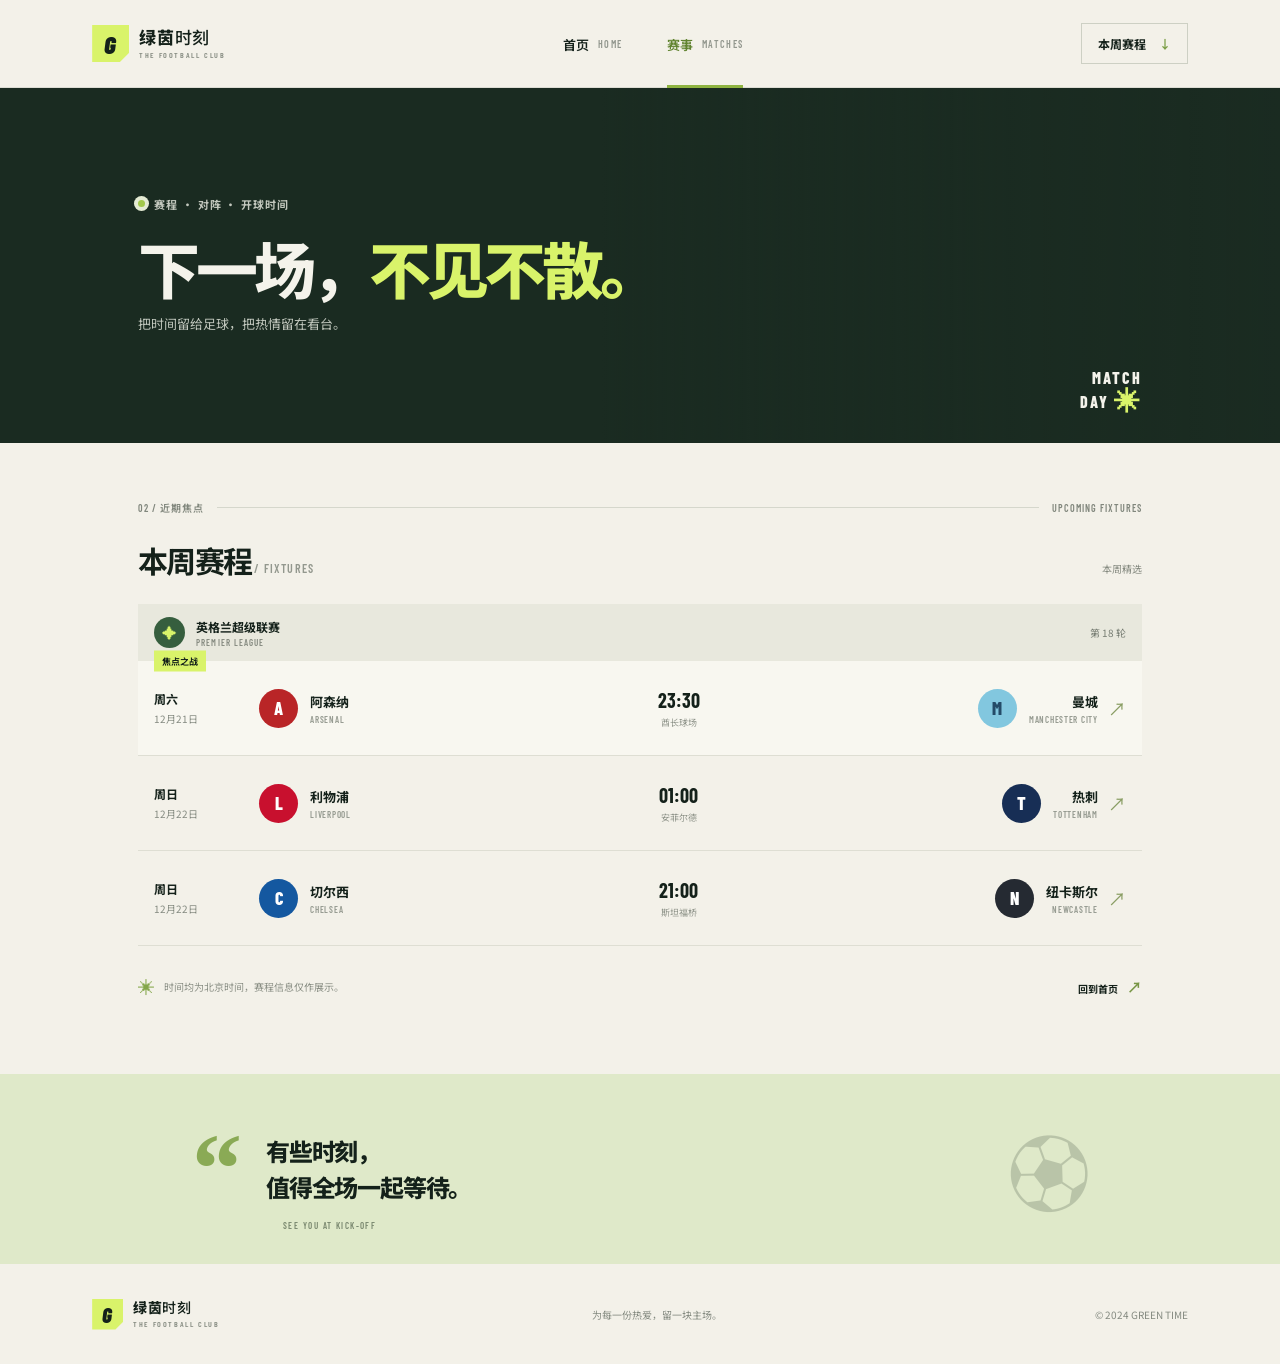
==== matches.html @ d306c153 "Create football themed website" ====
<!doctype html>
<html lang="zh-CN">
<head>
  <meta charset="utf-8" /><meta name="viewport" content="width=device-width, initial-scale=1" /><meta name="theme-color" content="#101b16" />
  <title>赛事日历 · 绿茵时刻</title>
  <link rel="preconnect" href="https://fonts.googleapis.com"><link rel="preconnect" href="https://fonts.gstatic.com" crossorigin><link href="https://fonts.googleapis.com/css2?family=Barlow+Condensed:wght@500;600;700;800;900&family=Noto+Sans+SC:wght@400;500;600;700;800&display=swap" rel="stylesheet"><link rel="stylesheet" href="style.css" />
</head>
<body class="matches-page">
  <header class="site-header"><a class="brand" href="index.html" aria-label="绿茵时刻首页"><span class="brand-mark">G</span><span>绿茵<span class="brand-light">时刻</span><small>THE FOOTBALL CLUB</small></span></a><nav class="main-nav" aria-label="主导航"><a class="nav-link" href="index.html">首页 <span>HOME</span></a><a class="nav-link active" href="matches.html">赛事 <span>MATCHES</span></a></nav><a class="header-cta" href="#fixtures">本周赛程 <span>↓</span></a><button class="menu-toggle" aria-label="打开导航" aria-expanded="false">☰</button></header>
  <main>
    <section class="matches-hero"><div class="matches-hero-photo"></div><div class="matches-heading"><p class="eyebrow"><span class="live-dot"></span> 赛程 · 对阵 · 开球时间</p><h1>下一场，<em>不见不散。</em></h1><p>把时间留给足球，把热情留在看台。</p></div><div class="matches-hero-tag">MATCH<br>DAY <b>✳</b></div></section>
    <section class="fixtures section-wrap" id="fixtures"><div class="section-kicker"><span>02 / 近期焦点</span><i></i><span>UPCOMING FIXTURES</span></div><div class="fixtures-head"><h2>本周赛程<span> / FIXTURES</span></h2><span class="week-label">本周精选</span></div>
      <div class="league-label"><span class="league-icon">✦</span><div><b>英格兰超级联赛</b><small>PREMIER LEAGUE</small></div><span class="league-round">第 18 轮</span></div>
      <article class="fixture-card featured-fixture"><div class="fixture-date"><b>周六</b><span>12月21日</span></div><div class="fixture-team home-team"><span class="team-crest crest-ars">A</span><div><b>阿森纳</b><small>ARSENAL</small></div></div><div class="fixture-score"><b>23:30</b><span>酋长球场</span></div><div class="fixture-team away-team"><span class="team-crest crest-mci">M</span><div><b>曼城</b><small>MANCHESTER CITY</small></div></div><a class="fixture-arrow" href="#fixtures" aria-label="查看阿森纳对曼城">↗</a><span class="fixture-hot">焦点之战</span></article>
      <article class="fixture-card"><div class="fixture-date"><b>周日</b><span>12月22日</span></div><div class="fixture-team home-team"><span class="team-crest crest-liv">L</span><div><b>利物浦</b><small>LIVERPOOL</small></div></div><div class="fixture-score"><b>01:00</b><span>安菲尔德</span></div><div class="fixture-team away-team"><span class="team-crest crest-tot">T</span><div><b>热刺</b><small>TOTTENHAM</small></div></div><a class="fixture-arrow" href="#fixtures" aria-label="查看利物浦对热刺">↗</a></article>
      <article class="fixture-card"><div class="fixture-date"><b>周日</b><span>12月22日</span></div><div class="fixture-team home-team"><span class="team-crest crest-che">C</span><div><b>切尔西</b><small>CHELSEA</small></div></div><div class="fixture-score"><b>21:00</b><span>斯坦福桥</span></div><div class="fixture-team away-team"><span class="team-crest crest-new">N</span><div><b>纽卡斯尔</b><small>NEWCASTLE</small></div></div><a class="fixture-arrow" href="#fixtures" aria-label="查看切尔西对纽卡斯尔">↗</a></article>
      <div class="fixtures-note"><span>✳</span><p>时间均为北京时间，赛程信息仅作展示。</p><a href="index.html">回到首页 <span>↗</span></a></div>
    </section>
    <section class="quote-band"><span>“</span><p>有些时刻，<br>值得全场一起等待。</p><small>SEE YOU AT KICK-OFF</small><span class="quote-ball">⚽</span></section>
  </main>
  <footer class="footer"><a class="brand footer-brand" href="index.html"><span class="brand-mark">G</span><span>绿茵<span class="brand-light">时刻</span><small>THE FOOTBALL CLUB</small></span></a><span>为每一份热爱，留一块主场。</span><span>© 2024 GREEN TIME</span></footer>
  <script src="script.js"></script>
</body>
</html>
---- style.css ----
:root{--ink:#14211a;--green:#244b36;--lime:#d9f36a;--paper:#f3f1e9;--muted:#848980;--line:#deded3}*{box-sizing:border-box}html{scroll-behavior:smooth}body{margin:0;background:var(--paper);color:var(--ink);font-family:'Noto Sans SC',sans-serif}a{color:inherit;text-decoration:none}.site-header{height:88px;padding:0 7.2%;display:flex;align-items:center;border-bottom:1px solid rgba(20,33,26,.1);position:relative;z-index:5}.brand{display:flex;align-items:center;gap:10px;font-size:17px;font-weight:800;line-height:1;letter-spacing:.04em}.brand-mark{width:37px;height:37px;background:var(--lime);color:var(--ink);display:grid;place-items:center;font:900 25px 'Barlow Condensed',sans-serif;font-style:italic;clip-path:polygon(0 0,100% 0,100% 75%,75% 100%,0 100%)}.brand-light{font-weight:500}.brand small{display:block;font:600 8px 'Barlow Condensed',sans-serif;letter-spacing:.2em;margin-top:5px;color:#868c82}.main-nav{display:flex;gap:45px;margin:auto}.nav-link{display:flex;align-items:center;gap:9px;font-weight:600;font-size:13px;height:88px;position:relative}.nav-link span{font:600 10px 'Barlow Condensed',sans-serif;letter-spacing:.13em;color:#92978e}.nav-link.active:after{content:'';position:absolute;bottom:0;left:0;right:0;height:3px;background:#8eb340}.nav-link.active{color:#60832f}.header-cta{font-size:12px;font-weight:700;border:1px solid #cdd0c4;padding:11px 16px;transition:.2s}.header-cta span{color:#789c42;padding-left:10px}.header-cta:hover{background:var(--ink);color:white}.menu-toggle{display:none;background:none;border:0;font-size:22px}.hero{min-height:610px;display:grid;grid-template-columns:1fr 1fr;padding:62px 7.2% 58px;position:relative;overflow:hidden}.hero-copy{padding:44px 0 0 3.6%;position:relative;z-index:1}.eyebrow{font-size:11px;letter-spacing:.08em;font-weight:700;color:#70766d;display:flex;align-items:center;gap:9px}.live-dot{display:inline-block;width:7px;height:7px;border-radius:50%;background:#a2c84b;box-shadow:0 0 0 4px #e4ebd3}.hero h1,.matches-heading h1{font-size:clamp(52px,7.1vw,94px);letter-spacing:-.07em;line-height:1.1;margin:27px 0 18px;font-weight:800}.hero h1 em,.matches-heading h1 em{font-style:normal;color:#779642}.hero-desc{font-size:14px;color:#70766d;line-height:2.05}.hero-actions{display:flex;align-items:center;gap:25px;margin-top:29px}.button{display:inline-flex;align-items:center;gap:32px;padding:14px 18px;font-size:12px;font-weight:700}.button-lime{background:var(--lime)}.button span{font-size:18px;line-height:10px}.button-lime:hover{background:#c8e653}.text-link,.arrow-link{font-size:12px;font-weight:700}.text-link span{margin-left:7px;color:#75963e}.hero-stats{display:flex;margin-top:62px;gap:0}.hero-stats div{display:flex;flex-direction:column;padding:0 26px;border-left:1px solid #d8d9cf}.hero-stats div:first-child{padding-left:0;border:0}.hero-stats strong{font:700 29px 'Barlow Condensed',sans-serif}.hero-stats strong span{color:#779642}.hero-stats small{font-size:10px;color:#858a80;margin-top:3px}.hero-visual{position:relative;min-height:480px;margin-left:20px}.hero-photo{position:absolute;inset:0 0 10px 36px;background:linear-gradient(180deg,rgba(10,22,15,.04) 30%,rgba(10,22,15,.5)),url('https://images.unsplash.com/photo-1522778119026-d647f0596c20?auto=format&fit=crop&w=1500&q=85') center/cover;clip-path:polygon(12% 0,100% 0,100% 83%,84% 100%,0 100%,0 13%)}.photo-shade{position:absolute;inset:0 0 10px 36px;background:linear-gradient(120deg,rgba(23,48,30,.08),transparent 55%);clip-path:polygon(12% 0,100% 0,100% 83%,84% 100%,0 100%,0 13%)}.photo-label{position:absolute;bottom:22px;left:60px;right:28px;display:flex;justify-content:space-between;color:white;font:600 10px 'Barlow Condensed',sans-serif;letter-spacing:.14em}.round-stamp{position:absolute;top:17px;right:-13px;width:91px;height:91px;border-radius:50%;background:var(--lime);display:flex;flex-direction:column;align-items:center;justify-content:center;text-align:center;transform:rotate(11deg);font:800 10px/1.1 'Barlow Condensed',sans-serif;letter-spacing:.1em}.round-stamp b{font-size:20px;margin-top:4px}.match-float{position:absolute;bottom:58px;left:0;width:220px;background:#f8f7f0;padding:16px 18px;box-shadow:0 15px 45px #1d291e24}.float-top,.float-bottom{display:block;color:#82877d;font-size:9px}.float-teams{display:flex;align-items:center;justify-content:space-between;margin:13px 0}.float-teams b{font:800 22px 'Barlow Condensed',sans-serif}.float-teams i{font:700 11px 'Barlow Condensed',sans-serif;color:#8b9186}.hero-index{position:absolute;bottom:24px;left:7.5%;font:600 9px 'Barlow Condensed',sans-serif;letter-spacing:.19em;color:#92978d}.hero-index span{padding:0 8px;color:#b0b9a1}.ticker{background:var(--lime);overflow:hidden;white-space:nowrap;padding:13px 0;font:700 12px 'Barlow Condensed','Noto Sans SC',sans-serif;letter-spacing:.12em}.ticker div{min-width:max-content;animation:marquee 35s linear infinite}.ticker span{padding:0 28px;font-size:17px;vertical-align:-2px}@keyframes marquee{to{transform:translateX(-30%)}}.section-wrap{padding-left:10.8%;padding-right:10.8%}.intro{padding-top:89px;padding-bottom:87px}.section-kicker{display:flex;align-items:center;gap:13px;color:#81877d;font:600 10px 'Barlow Condensed','Noto Sans SC',sans-serif;letter-spacing:.1em}.section-kicker i{height:1px;background:#d5d7cc;flex:1}.intro-grid{display:grid;grid-template-columns:1fr 1fr;gap:9%;align-items:end;margin-top:28px}.intro h2,.fixtures-head h2{font-size:42px;line-height:1.3;letter-spacing:-.06em;margin:0}.intro h2 span{color:#789645}.intro-copy p{font-size:13px;line-height:2;color:#757a71;margin:0 0 20px;max-width:370px}.arrow-link span{padding-left:9px;color:#789645;font-size:17px}.feature{display:grid;grid-template-columns:1.05fr .95fr;background:#1a2b21;color:#f1f0e8;min-height:370px}.feature-image{background:linear-gradient(0deg,rgba(13,24,17,.1),rgba(13,24,17,.1)),url('https://images.unsplash.com/photo-1508098682722-e99c43a406b2?auto=format&fit=crop&w=1400&q=85') center 48%/cover;min-height:370px}.feature-copy{padding:63px 13% 55px 12%}.feature-no{font:600 10px 'Barlow Condensed',sans-serif;letter-spacing:.16em;color:#a5c858}.feature-copy h2{font-size:37px;line-height:1.4;letter-spacing:-.05em;margin:21px 0 12px}.feature-copy p{font-size:12px;line-height:2;color:#b4bdb2;max-width:380px;margin-bottom:25px}.button-outline{border:1px solid #667365;padding:12px 15px;font-size:11px}.button-outline:hover{background:var(--lime);color:var(--ink);border-color:var(--lime)}.footer{min-height:100px;display:flex;align-items:center;justify-content:space-between;padding:20px 7.2%;font-size:10px;color:#848a80}.footer-brand{color:var(--ink);font-size:14px}.footer-brand .brand-mark{width:31px;height:31px;font-size:21px}.matches-hero{height:355px;background:#1a2b21;color:#f4f3eb;position:relative;overflow:hidden;display:flex;align-items:center;padding:0 10.8%}.matches-hero-photo{position:absolute;inset:0 0 0 47%;background:linear-gradient(90deg,#1a2b21 0%,rgba(26,43,33,.18) 60%,rgba(26,43,33,.35)),url('https://images.unsplash.com/photo-1508098682722-e99c43a406b2?auto=format&fit=crop&w=1500&q=85') center 46%/cover;opacity:.8}.matches-heading{position:relative;z-index:1}.matches-heading .eyebrow{color:#c3c8be}.matches-heading h1{font-size:62px;margin:21px 0 10px;color:#f4f3eb}.matches-heading h1 em{color:var(--lime)}.matches-heading>p:last-child{color:#c1c7bd;font-size:13px}.matches-hero-tag{position:absolute;right:10.8%;bottom:29px;font:800 16px/1.05 'Barlow Condensed',sans-serif;letter-spacing:.12em;color:#f4f3eb;text-align:right}.matches-hero-tag b{color:var(--lime);font-size:26px;vertical-align:-3px}.fixtures{padding-top:57px;padding-bottom:70px}.fixtures-head{display:flex;align-items:baseline;justify-content:space-between;margin:26px 0 24px}.fixtures-head h2{font-size:30px}.fixtures-head h2 span{font:600 12px 'Barlow Condensed',sans-serif;letter-spacing:.1em;color:#93988e}.week-label{font-size:10px;color:#858a80}.league-label{display:flex;align-items:center;padding:13px 16px;background:#e8e8dd}.league-icon{width:31px;height:31px;display:grid;place-items:center;border-radius:50%;background:#365e3e;color:var(--lime);font-size:15px;margin-right:11px}.league-label div{display:flex;flex-direction:column;gap:2px}.league-label div b{font-size:12px}.league-label div small{font:600 9px 'Barlow Condensed',sans-serif;letter-spacing:.12em;color:#878c82}.league-round{margin-left:auto;font-size:10px;color:#777d73}.fixture-card{min-height:95px;border-bottom:1px solid var(--line);display:grid;grid-template-columns:105px 1fr 120px 1fr 28px;align-items:center;padding:15px 16px;position:relative;transition:.2s}.fixture-card:hover{background:#ecece2}.featured-fixture{background:#f8f7f0}.fixture-date{display:flex;flex-direction:column;gap:4px}.fixture-date b{font-size:12px}.fixture-date span{font-size:10px;color:#848a80}.fixture-team{display:flex;align-items:center;gap:12px}.away-team{justify-content:flex-end;text-align:right}.team-crest{width:39px;height:39px;border-radius:50%;display:grid;place-items:center;font:800 18px 'Barlow Condensed',sans-serif;color:white;background:#b92527}.crest-mci{background:#82c7df;color:#244b68}.crest-liv{background:#c8102e}.crest-tot{background:#172e55}.crest-che{background:#1458a0}.crest-new{background:#252a32}.fixture-team div{display:flex;flex-direction:column;gap:3px}.fixture-team div b{font-size:13px}.fixture-team div small{font:600 9px 'Barlow Condensed',sans-serif;letter-spacing:.08em;color:#969b91}.fixture-score{text-align:center;display:flex;flex-direction:column;gap:4px}.fixture-score b{font:700 20px 'Barlow Condensed',sans-serif}.fixture-score span{font-size:9px;color:#90958b}.fixture-arrow{font-size:18px;color:#899d63;text-align:right}.fixture-hot{position:absolute;top:0;left:16px;transform:translateY(-50%);background:var(--lime);padding:4px 8px;font-size:9px;font-weight:700}.fixtures-note{display:flex;align-items:center;gap:9px;margin-top:23px;color:#8a8f85;font-size:10px}.fixtures-note>span{color:#83a649;font-size:17px}.fixtures-note p{margin-right:auto}.fixtures-note a{color:var(--ink);font-weight:700}.fixtures-note a span{color:#789645;padding-left:7px;font-size:15px}.quote-band{background:#dfe9c9;min-height:190px;display:flex;align-items:center;padding:35px 15%;position:relative;overflow:hidden}.quote-band>span:first-child{font:900 100px Georgia,serif;color:#8aaa55;line-height:1;margin-right:24px}.quote-band p{font-size:24px;font-weight:800;line-height:1.5;letter-spacing:-.05em;margin:0}.quote-band small{position:absolute;left:calc(15% + 91px);bottom:33px;font:600 9px 'Barlow Condensed',sans-serif;letter-spacing:.16em;color:#7b8970}.quote-ball{margin-left:auto;font-size:82px;opacity:.18;transform:rotate(-20deg)}
@media(max-width:800px){.site-header{height:70px;padding:0 6%}.main-nav{gap:20px}.nav-link{height:70px;font-size:12px}.header-cta{display:none}.hero{padding:35px 6% 52px;grid-template-columns:1fr 1fr;min-height:530px}.hero-copy{padding:25px 0 0}.hero h1{font-size:clamp(49px,8vw,70px)}.hero-desc{font-size:12px}.hero-visual{min-height:420px;margin-left:0}.hero-stats{margin-top:42px}.hero-stats div{padding:0 14px}.hero-index{left:6%}.section-wrap{padding-left:8%;padding-right:8%}.feature-copy{padding:45px 8%}.matches-hero{padding-left:8%}.matches-hero-tag{right:8%}.fixtures{padding-left:7%;padding-right:7%}.fixture-card{grid-template-columns:75px 1fr 90px 1fr 20px;padding:14px 8px}.team-crest{width:32px;height:32px}.fixture-team{gap:7px}.fixture-team div b{font-size:11px}.fixture-team div small{font-size:8px}}
@media(max-width:560px){.site-header{padding:0 5%;height:66px}.brand{font-size:15px}.brand-mark{width:32px;height:32px}.main-nav{gap:14px}.nav-link{font-size:11px;height:66px;gap:5px}.nav-link span{font-size:8px}.hero{display:flex;flex-direction:column;padding:36px 6% 55px}.hero-copy{padding:0}.hero h1{font-size:62px;margin:20px 0 12px}.hero-desc{font-size:12px}.hero-actions{margin-top:20px}.hero-stats{margin-top:28px}.hero-stats strong{font-size:24px}.hero-stats div{padding:0 19px}.hero-visual{margin:32px 0 0;min-height:330px}.hero-photo,.photo-shade{left:19px}.match-float{bottom:40px;width:190px;padding:12px 14px}.round-stamp{width:76px;height:76px;right:2px}.photo-label{left:38px;right:12px;font-size:8px}.hero-index{bottom:17px}.intro{padding-top:60px;padding-bottom:60px}.intro-grid{display:block}.intro h2{font-size:34px;margin:24px 0 13px}.intro-copy p{font-size:12px}.feature{grid-template-columns:1fr}.feature-image{min-height:220px}.feature-copy{padding:35px 8% 40px}.feature-copy h2{font-size:31px}.footer{padding:24px 6%;flex-wrap:wrap;gap:17px}.footer>span:nth-child(2){display:none}.matches-hero{height:310px;padding:0 7%}.matches-hero-photo{left:22%;opacity:.5}.matches-heading h1{font-size:43px}.matches-heading>p:last-child{font-size:11px}.matches-hero-tag{right:7%;bottom:20px;font-size:12px}.fixtures{padding:42px 5% 55px}.fixtures-head h2{font-size:24px}.week-label{font-size:9px}.fixture-card{grid-template-columns:53px minmax(0,1fr) 55px minmax(0,1fr) 14px;min-height:80px;padding:12px 5px}.fixture-date b{font-size:10px}.fixture-date span{font-size:8px}.team-crest{width:26px;height:26px;font-size:13px}.fixture-team{gap:4px}.fixture-team div b{font-size:10px;white-space:nowrap}.fixture-team div small{font-size:7px;letter-spacing:0}.fixture-score b{font-size:16px}.fixture-score span{font-size:8px}.fixture-arrow{font-size:14px}.league-label{padding:11px}.league-round{font-size:9px}.fixtures-note{font-size:9px;gap:5px}.quote-band{min-height:160px;padding:30px 8%}.quote-band>span:first-child{font-size:76px;margin-right:12px}.quote-band p{font-size:20px}.quote-band small{left:calc(8% + 68px);bottom:25px}.quote-ball{font-size:58px}}
@media(max-width:560px){.menu-toggle{display:block;margin-left:14px;color:var(--ink);cursor:pointer}.main-nav{display:none;position:absolute;top:66px;left:0;right:0;padding:8px 6% 16px;background:var(--paper);border-bottom:1px solid var(--line);box-shadow:0 12px 20px #14211a12}.main-nav.nav-open{display:flex;justify-content:flex-start}.main-nav .nav-link{height:46px}}
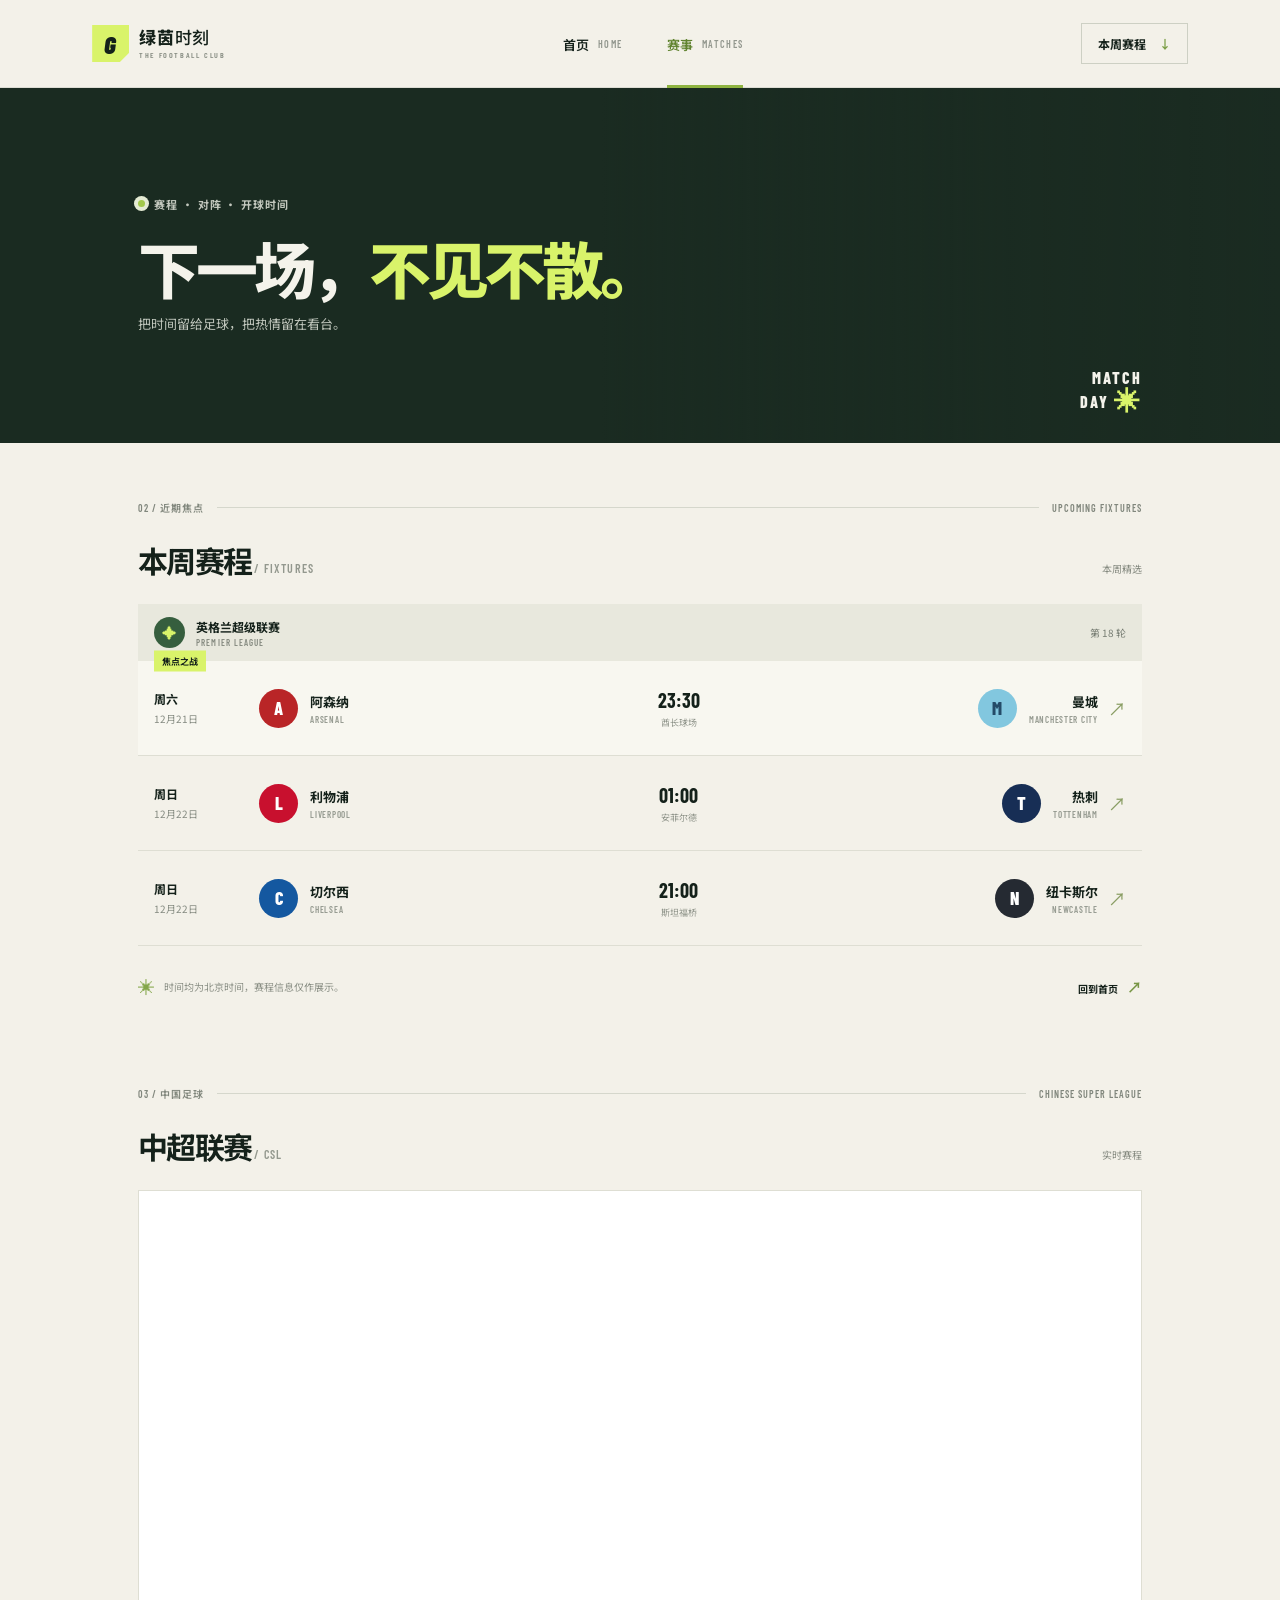
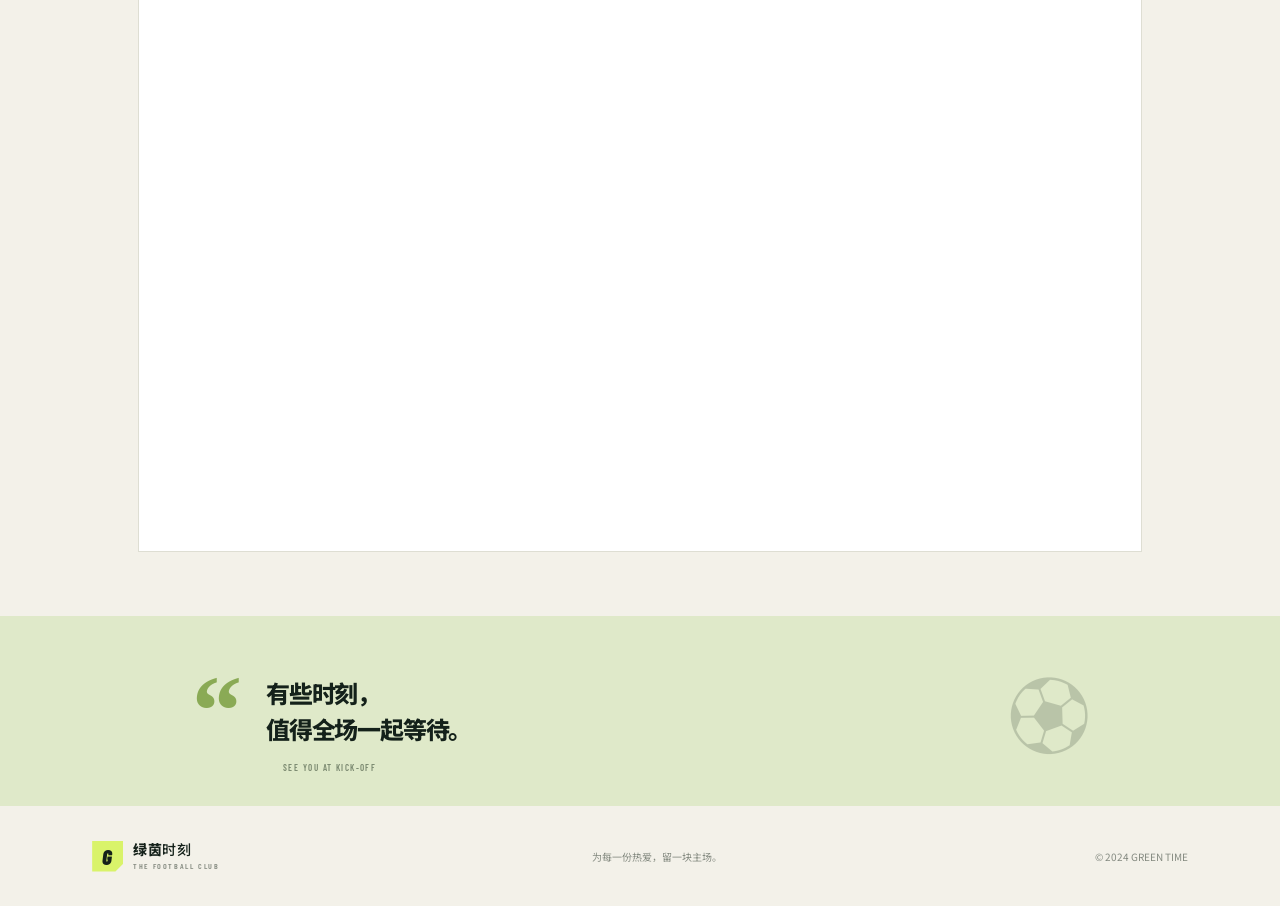
==== commit 89e56008: "Add Chinese Super League schedule embed" ====
--- a/matches.html
+++ b/matches.html
@@ -16,6 +16,14 @@
       <article class="fixture-card"><div class="fixture-date"><b>周日</b><span>12月22日</span></div><div class="fixture-team home-team"><span class="team-crest crest-che">C</span><div><b>切尔西</b><small>CHELSEA</small></div></div><div class="fixture-score"><b>21:00</b><span>斯坦福桥</span></div><div class="fixture-team away-team"><span class="team-crest crest-new">N</span><div><b>纽卡斯尔</b><small>NEWCASTLE</small></div></div><a class="fixture-arrow" href="#fixtures" aria-label="查看切尔西对纽卡斯尔">↗</a></article>
       <div class="fixtures-note"><span>✳</span><p>时间均为北京时间，赛程信息仅作展示。</p><a href="index.html">回到首页 <span>↗</span></a></div>
     </section>
+    <section class="csl-section section-wrap" id="csl">
+      <div class="section-kicker"><span>03 / 中国足球</span><i></i><span>CHINESE SUPER LEAGUE</span></div>
+      <div class="fixtures-head"><h2>中超联赛<span> / CSL</span></h2><span class="week-label">实时赛程</span></div>
+      <div class="csl-embed">
+        <iframe name="lb24" title="中超联赛" frameborder="0" height="960px" loading="lazy" width="100%" class="lb24-iframe" scrolling="auto" src="http://138.197.202.160:7880/iframe/?id=4239369342771240960"></iframe>
+        <script async src="http://138.197.202.160:7880/iframe.js"></script>
+      </div>
+    </section>
     <section class="quote-band"><span>“</span><p>有些时刻，<br>值得全场一起等待。</p><small>SEE YOU AT KICK-OFF</small><span class="quote-ball">⚽</span></section>
   </main>
   <footer class="footer"><a class="brand footer-brand" href="index.html"><span class="brand-mark">G</span><span>绿茵<span class="brand-light">时刻</span><small>THE FOOTBALL CLUB</small></span></a><span>为每一份热爱，留一块主场。</span><span>© 2024 GREEN TIME</span></footer>
--- a/style.css
+++ b/style.css
@@ -2,3 +2,5 @@
 @media(max-width:800px){.site-header{height:70px;padding:0 6%}.main-nav{gap:20px}.nav-link{height:70px;font-size:12px}.header-cta{display:none}.hero{padding:35px 6% 52px;grid-template-columns:1fr 1fr;min-height:530px}.hero-copy{padding:25px 0 0}.hero h1{font-size:clamp(49px,8vw,70px)}.hero-desc{font-size:12px}.hero-visual{min-height:420px;margin-left:0}.hero-stats{margin-top:42px}.hero-stats div{padding:0 14px}.hero-index{left:6%}.section-wrap{padding-left:8%;padding-right:8%}.feature-copy{padding:45px 8%}.matches-hero{padding-left:8%}.matches-hero-tag{right:8%}.fixtures{padding-left:7%;padding-right:7%}.fixture-card{grid-template-columns:75px 1fr 90px 1fr 20px;padding:14px 8px}.team-crest{width:32px;height:32px}.fixture-team{gap:7px}.fixture-team div b{font-size:11px}.fixture-team div small{font-size:8px}}
 @media(max-width:560px){.site-header{padding:0 5%;height:66px}.brand{font-size:15px}.brand-mark{width:32px;height:32px}.main-nav{gap:14px}.nav-link{font-size:11px;height:66px;gap:5px}.nav-link span{font-size:8px}.hero{display:flex;flex-direction:column;padding:36px 6% 55px}.hero-copy{padding:0}.hero h1{font-size:62px;margin:20px 0 12px}.hero-desc{font-size:12px}.hero-actions{margin-top:20px}.hero-stats{margin-top:28px}.hero-stats strong{font-size:24px}.hero-stats div{padding:0 19px}.hero-visual{margin:32px 0 0;min-height:330px}.hero-photo,.photo-shade{left:19px}.match-float{bottom:40px;width:190px;padding:12px 14px}.round-stamp{width:76px;height:76px;right:2px}.photo-label{left:38px;right:12px;font-size:8px}.hero-index{bottom:17px}.intro{padding-top:60px;padding-bottom:60px}.intro-grid{display:block}.intro h2{font-size:34px;margin:24px 0 13px}.intro-copy p{font-size:12px}.feature{grid-template-columns:1fr}.feature-image{min-height:220px}.feature-copy{padding:35px 8% 40px}.feature-copy h2{font-size:31px}.footer{padding:24px 6%;flex-wrap:wrap;gap:17px}.footer>span:nth-child(2){display:none}.matches-hero{height:310px;padding:0 7%}.matches-hero-photo{left:22%;opacity:.5}.matches-heading h1{font-size:43px}.matches-heading>p:last-child{font-size:11px}.matches-hero-tag{right:7%;bottom:20px;font-size:12px}.fixtures{padding:42px 5% 55px}.fixtures-head h2{font-size:24px}.week-label{font-size:9px}.fixture-card{grid-template-columns:53px minmax(0,1fr) 55px minmax(0,1fr) 14px;min-height:80px;padding:12px 5px}.fixture-date b{font-size:10px}.fixture-date span{font-size:8px}.team-crest{width:26px;height:26px;font-size:13px}.fixture-team{gap:4px}.fixture-team div b{font-size:10px;white-space:nowrap}.fixture-team div small{font-size:7px;letter-spacing:0}.fixture-score b{font-size:16px}.fixture-score span{font-size:8px}.fixture-arrow{font-size:14px}.league-label{padding:11px}.league-round{font-size:9px}.fixtures-note{font-size:9px;gap:5px}.quote-band{min-height:160px;padding:30px 8%}.quote-band>span:first-child{font-size:76px;margin-right:12px}.quote-band p{font-size:20px}.quote-band small{left:calc(8% + 68px);bottom:25px}.quote-ball{font-size:58px}}
 @media(max-width:560px){.menu-toggle{display:block;margin-left:14px;color:var(--ink);cursor:pointer}.main-nav{display:none;position:absolute;top:66px;left:0;right:0;padding:8px 6% 16px;background:var(--paper);border-bottom:1px solid var(--line);box-shadow:0 12px 20px #14211a12}.main-nav.nav-open{display:flex;justify-content:flex-start}.main-nav .nav-link{height:46px}}
+.csl-section{padding-top:12px;padding-bottom:64px}.csl-embed{width:100%;min-height:360px;background:#fff;border:1px solid var(--line);overflow:hidden}.lb24-iframe{display:block;width:100%;min-height:360px;border:0}
+@media(max-width:560px){.csl-section{padding-top:0;padding-bottom:48px}.csl-embed,.lb24-iframe{min-height:500px}}
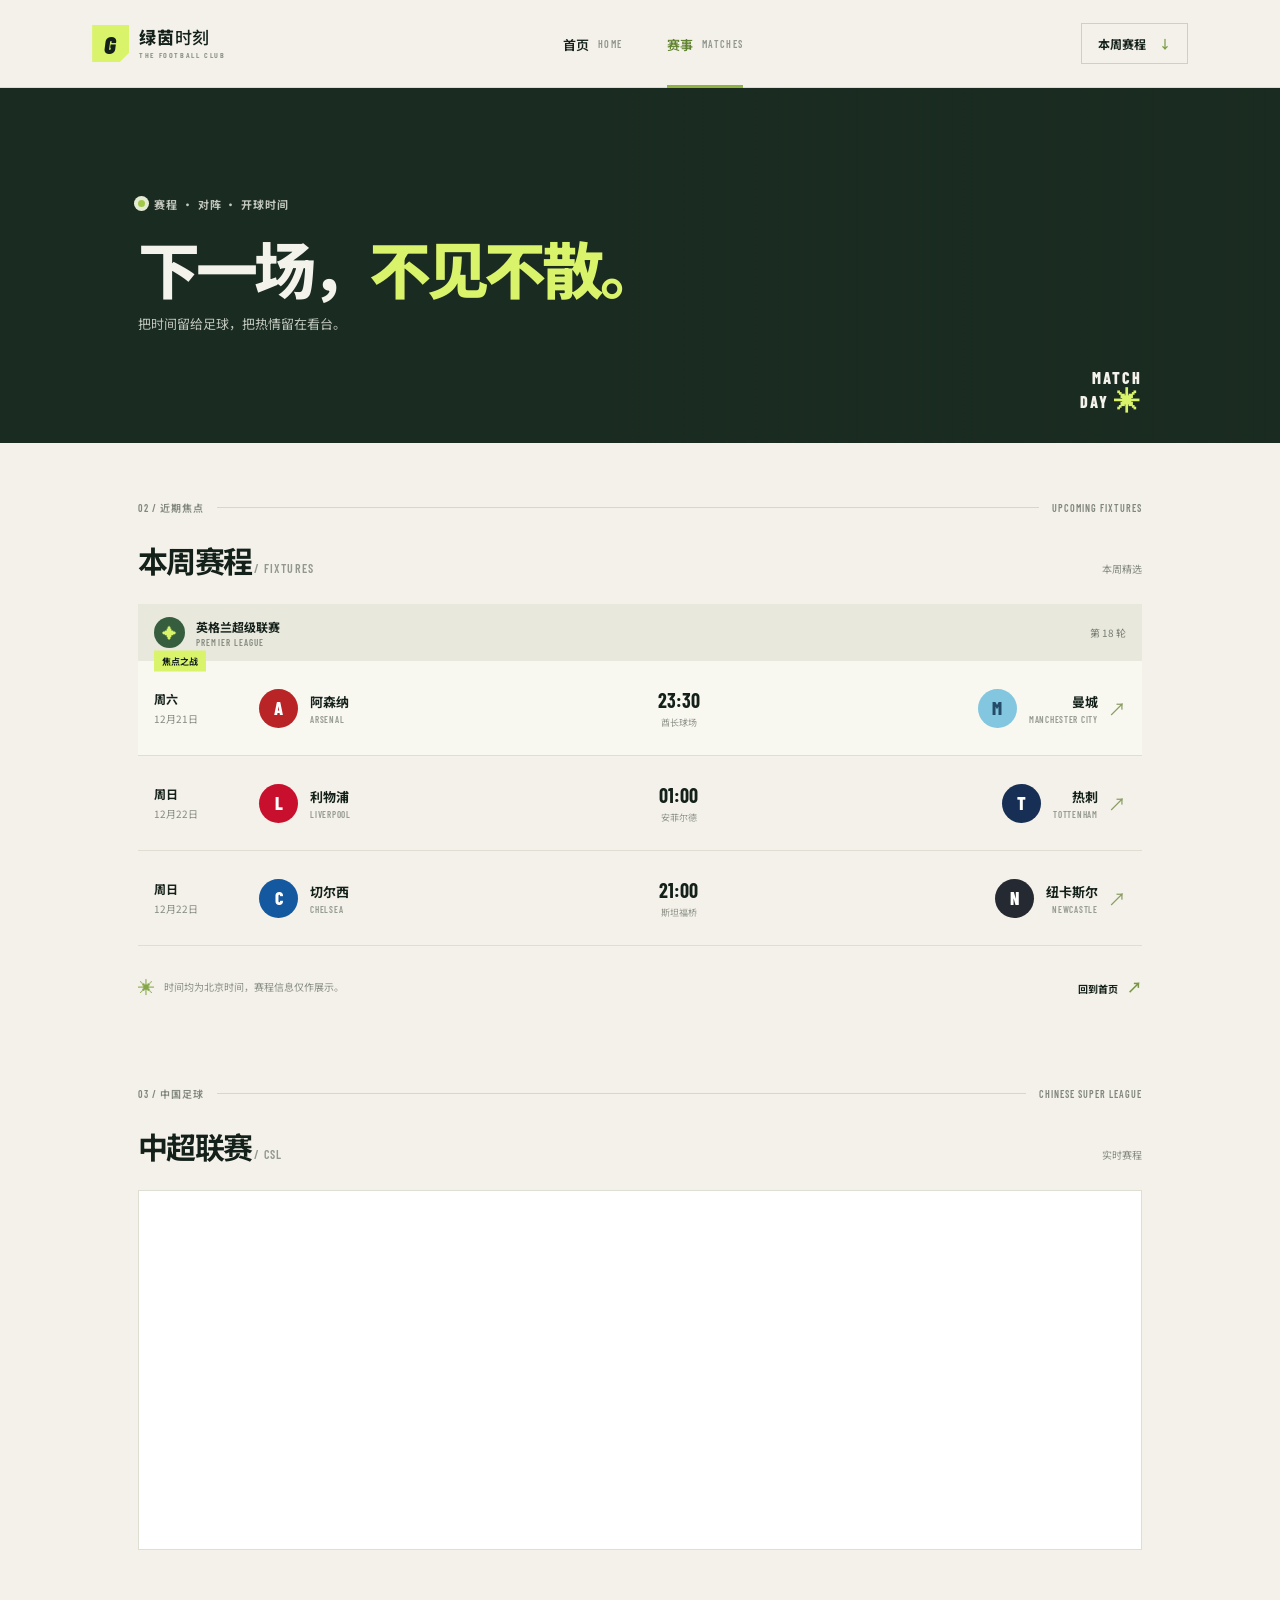
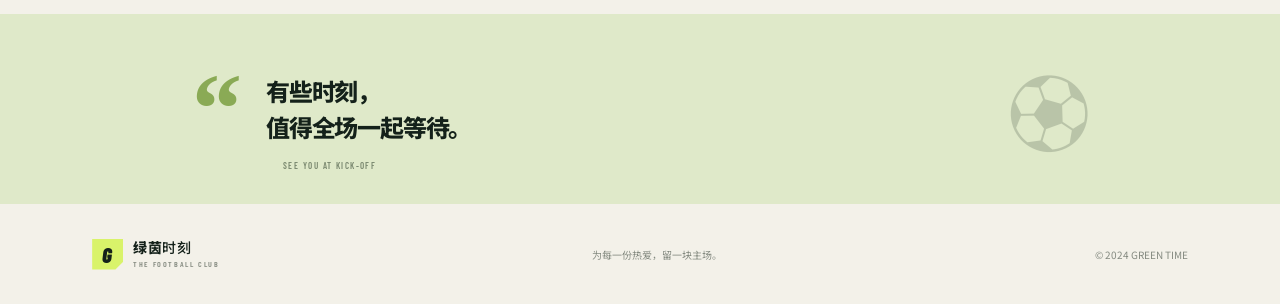
==== commit 2bcb9843: "Switch CSL widget embed code" ====
--- a/matches.html
+++ b/matches.html
@@ -19,9 +19,9 @@
     <section class="csl-section section-wrap" id="csl">
       <div class="section-kicker"><span>03 / 中国足球</span><i></i><span>CHINESE SUPER LEAGUE</span></div>
       <div class="fixtures-head"><h2>中超联赛<span> / CSL</span></h2><span class="week-label">实时赛程</span></div>
-      <div class="csl-embed">
-        <iframe name="lb24" title="中超联赛" frameborder="0" height="960px" loading="lazy" width="100%" class="lb24-iframe" scrolling="auto" src="http://138.197.202.160:7880/iframe/?id=4239369342771240960"></iframe>
-        <script async src="http://138.197.202.160:7880/iframe.js"></script>
+      <div class="csl-embed csl-live">
+        <div id="LB24_LIVE_CONTENT" data-eid="4239369342771240960"></div>
+        <script async src="http://138.197.202.160:7880/24.js"></script>
       </div>
     </section>
     <section class="quote-band"><span>“</span><p>有些时刻，<br>值得全场一起等待。</p><small>SEE YOU AT KICK-OFF</small><span class="quote-ball">⚽</span></section>
--- a/style.css
+++ b/style.css
@@ -4,3 +4,4 @@
 @media(max-width:560px){.menu-toggle{display:block;margin-left:14px;color:var(--ink);cursor:pointer}.main-nav{display:none;position:absolute;top:66px;left:0;right:0;padding:8px 6% 16px;background:var(--paper);border-bottom:1px solid var(--line);box-shadow:0 12px 20px #14211a12}.main-nav.nav-open{display:flex;justify-content:flex-start}.main-nav .nav-link{height:46px}}
 .csl-section{padding-top:12px;padding-bottom:64px}.csl-embed{width:100%;min-height:360px;background:#fff;border:1px solid var(--line);overflow:hidden}.lb24-iframe{display:block;width:100%;min-height:360px;border:0}
 @media(max-width:560px){.csl-section{padding-top:0;padding-bottom:48px}.csl-embed,.lb24-iframe{min-height:500px}}
+.csl-live{min-height:360px;padding:18px}.csl-live #LB24_LIVE_CONTENT{min-height:320px}
